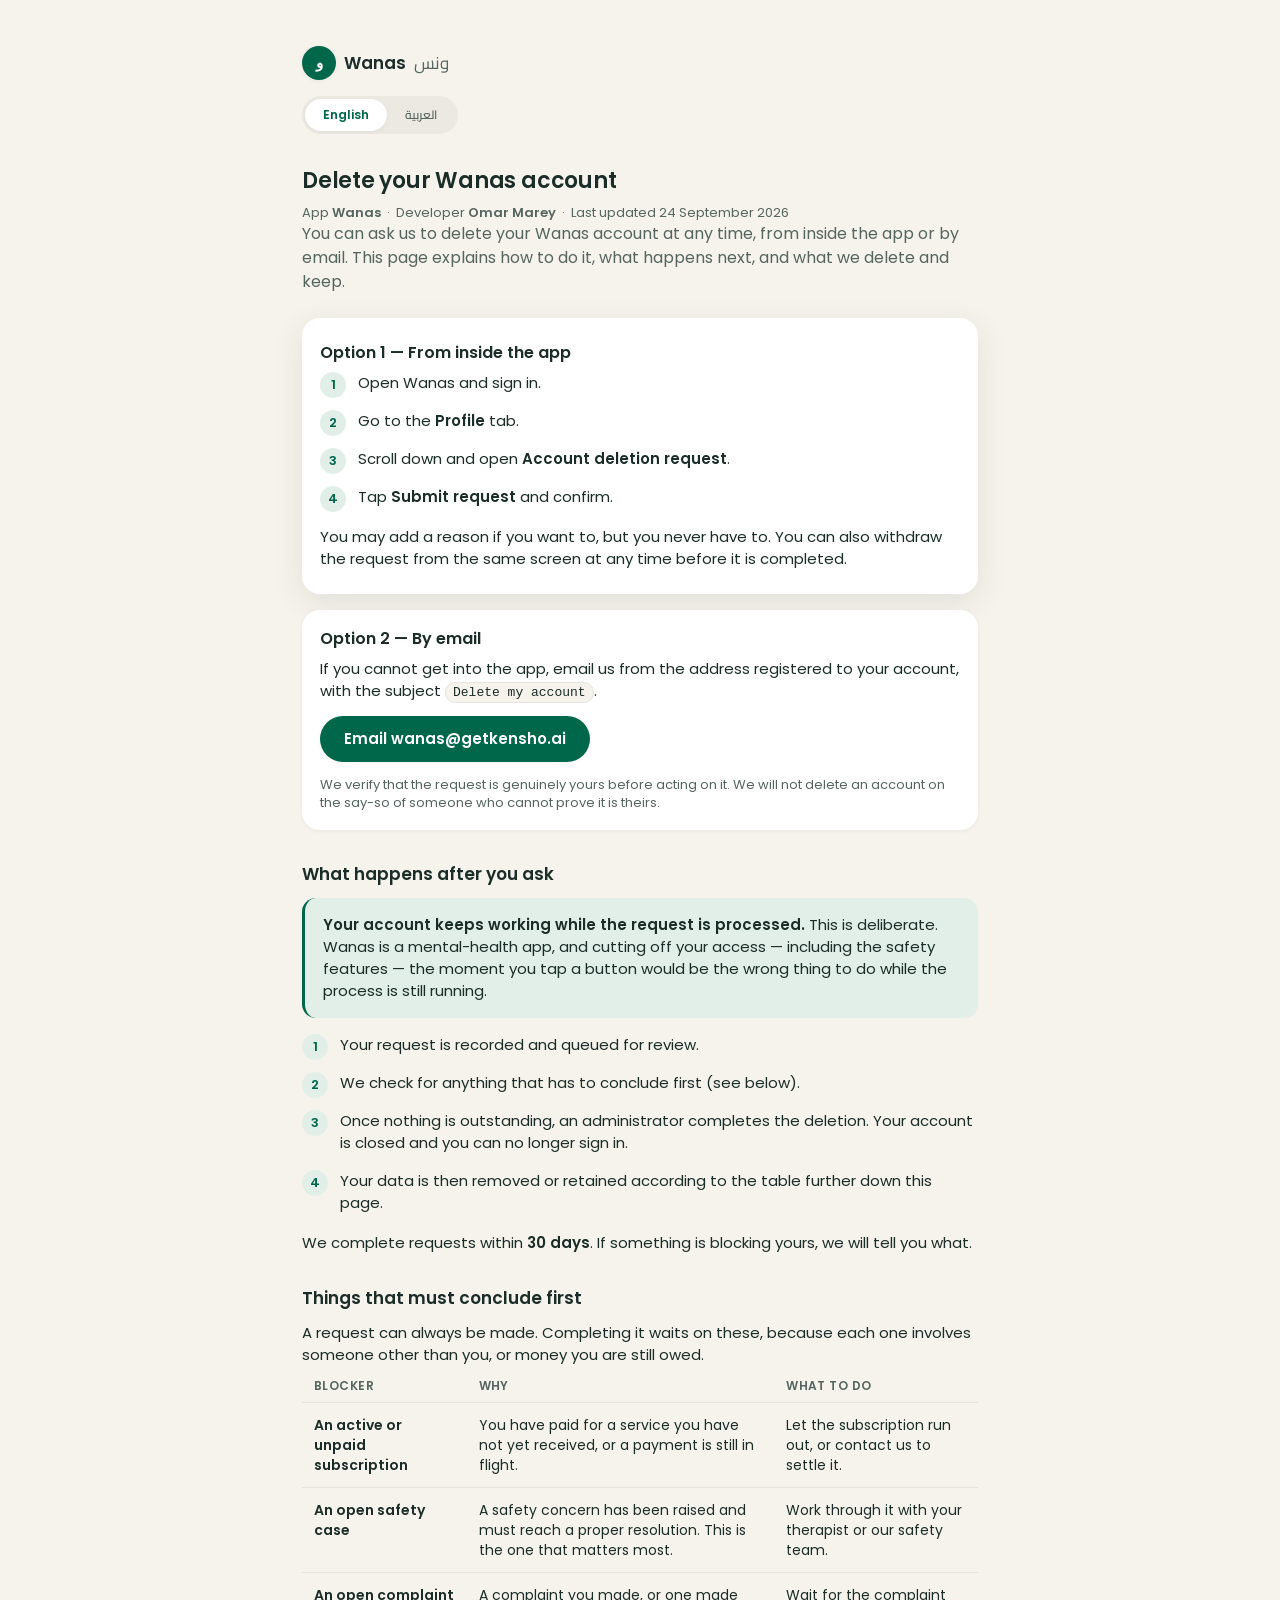
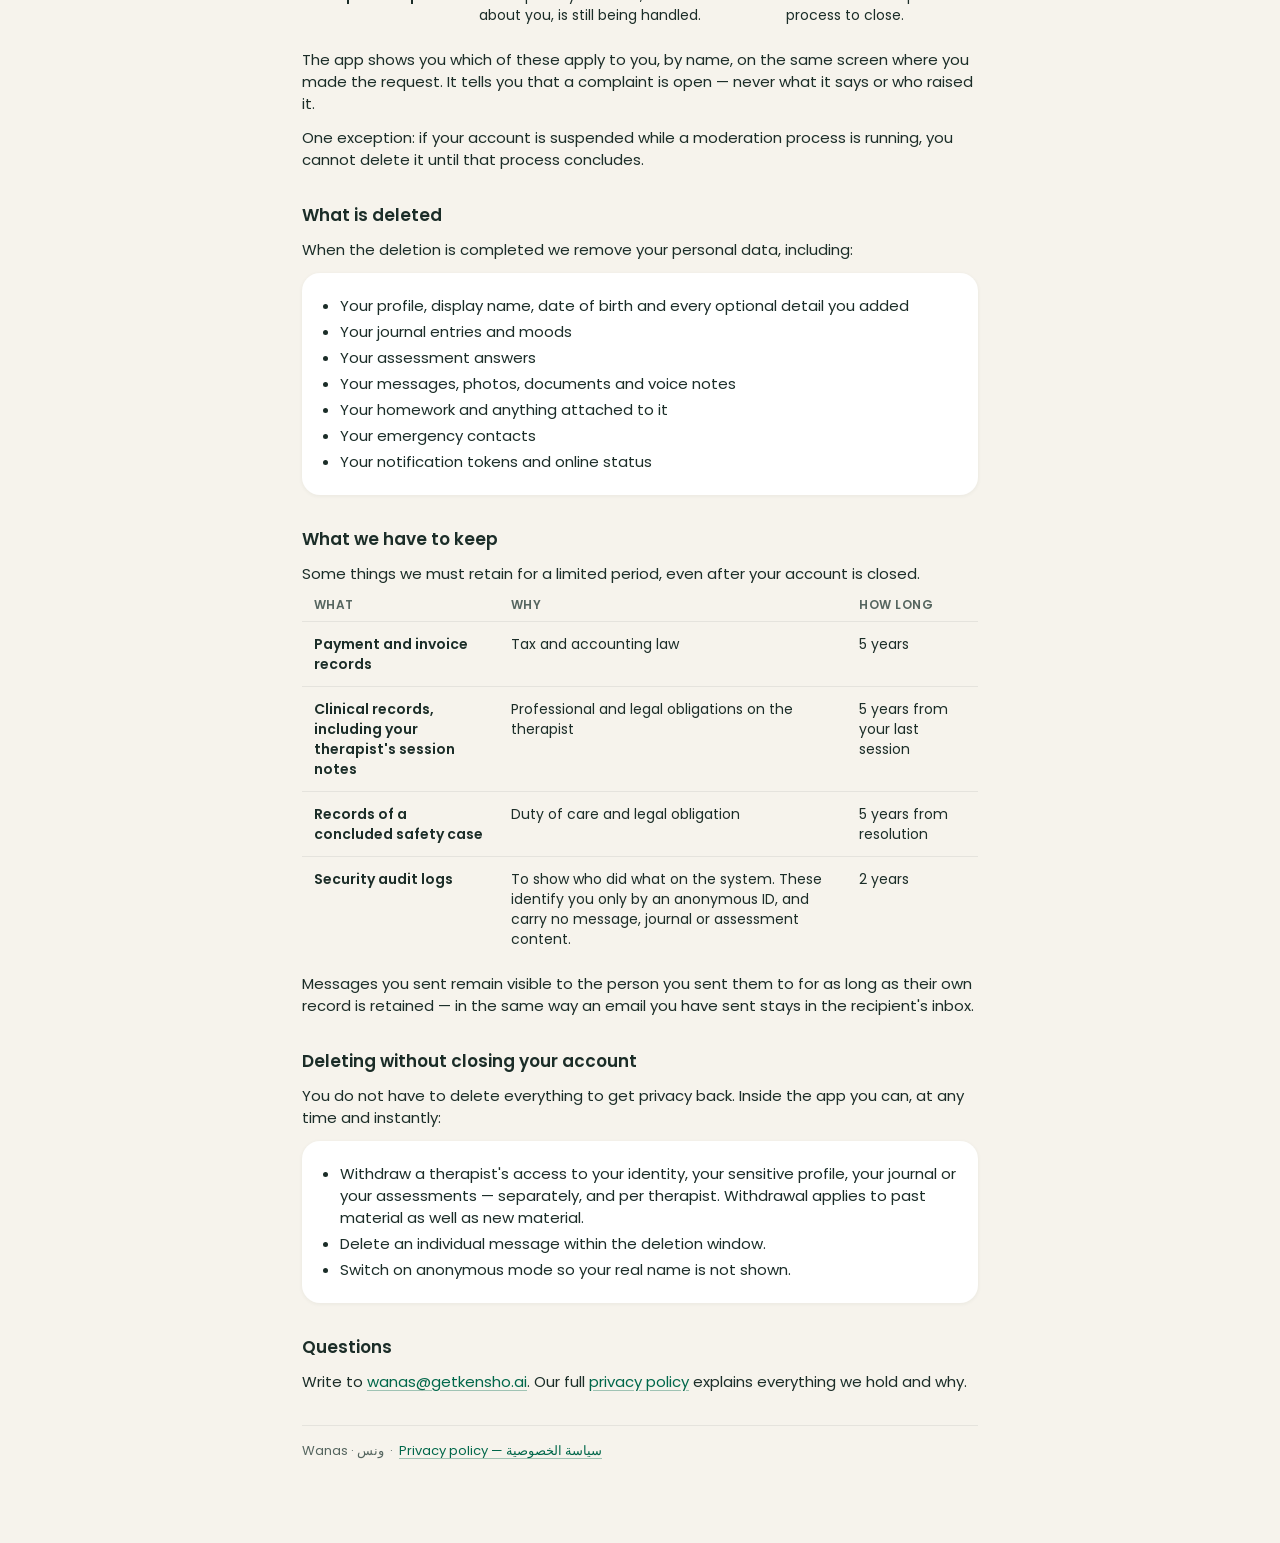
==== delete-account.html @ 8c35c781 "docs(legal): the privacy policy and account-deletion pages Google Play requires (MEM-017, SEC-008, S" ====
<!doctype html>
<html lang="en" dir="ltr">
<head>
<meta charset="utf-8">
<meta name="viewport" content="width=device-width, initial-scale=1">
<title>Wanas — Delete your account</title>
<meta name="description" content="How to request deletion of your Wanas account and what happens to your data afterwards.">
<meta name="theme-color" content="#F6F3EC">
<link rel="stylesheet" href="style.css">
</head>
<body>
<div class="wrap">

<header class="masthead">
  <div class="brand">
    <span class="mark" aria-hidden="true">و</span>
    Wanas <span class="sub">ونس</span>
  </div>
  <div class="segmented" role="group" aria-label="Language">
    <button id="btn-en" aria-pressed="true" onclick="setLang('en')">English</button>
    <button id="btn-ar" aria-pressed="false" onclick="setLang('ar')">العربية</button>
  </div>
</header>

<!-- ══════════════════════════ ENGLISH ══════════════════════════ -->
<div class="lang on" id="en">

<h1>Delete your Wanas account</h1>
<p class="meta">App <strong>Wanas</strong> &nbsp;·&nbsp; Developer <strong>Omar Marey</strong> &nbsp;·&nbsp; Last updated 24 September 2026</p>

<p class="lede">You can ask us to delete your Wanas account at any time, from inside the app or by email. This page explains how to do it, what happens next, and what we delete and keep.</p>

<div class="card hero">
  <h3>Option 1 — From inside the app</h3>
  <ol class="steps">
    <li>Open Wanas and sign in.</li>
    <li>Go to the <strong>Profile</strong> tab.</li>
    <li>Scroll down and open <strong>Account deletion request</strong>.</li>
    <li>Tap <strong>Submit request</strong> and confirm.</li>
  </ol>
  <p style="margin-top:18px">You may add a reason if you want to, but you never have to. You can also withdraw the request from the same screen at any time before it is completed.</p>
</div>

<div class="card">
  <h3>Option 2 — By email</h3>
  <p>If you cannot get into the app, email us from the address registered to your account, with the subject <code>Delete my account</code>.</p>
  <p><a class="btn" href="mailto:wanas@getkensho.ai?subject=Delete%20my%20account">Email wanas@getkensho.ai</a></p>
  <p class="meta" style="margin-top:14px">We verify that the request is genuinely yours before acting on it. We will not delete an account on the say-so of someone who cannot prove it is theirs.</p>
</div>

<h2>What happens after you ask</h2>

<div class="callout good">
  <p><strong>Your account keeps working while the request is processed.</strong> This is deliberate. Wanas is a mental-health app, and cutting off your access — including the safety features — the moment you tap a button would be the wrong thing to do while the process is still running.</p>
</div>

<ol class="steps">
  <li>Your request is recorded and queued for review.</li>
  <li>We check for anything that has to conclude first (see below).</li>
  <li>Once nothing is outstanding, an administrator completes the deletion. Your account is closed and you can no longer sign in.</li>
  <li>Your data is then removed or retained according to the table further down this page.</li>
</ol>

<p style="margin-top:18px">We complete requests within <strong>30 days</strong>. If something is blocking yours, we will tell you what.</p>

<h2>Things that must conclude first</h2>
<p>A request can always be made. Completing it waits on these, because each one involves someone other than you, or money you are still owed.</p>
<table>
  <thead><tr><th>Blocker</th><th>Why</th><th>What to do</th></tr></thead>
  <tbody>
    <tr>
      <td>An active or unpaid subscription</td>
      <td>You have paid for a service you have not yet received, or a payment is still in flight.</td>
      <td>Let the subscription run out, or contact us to settle it.</td>
    </tr>
    <tr>
      <td>An open safety case</td>
      <td>A safety concern has been raised and must reach a proper resolution. This is the one that matters most.</td>
      <td>Work through it with your therapist or our safety team.</td>
    </tr>
    <tr>
      <td>An open complaint</td>
      <td>A complaint you made, or one made about you, is still being handled.</td>
      <td>Wait for the complaint process to close.</td>
    </tr>
  </tbody>
</table>
<p>The app shows you which of these apply to you, by name, on the same screen where you made the request. It tells you that a complaint is open — never what it says or who raised it.</p>
<p>One exception: if your account is suspended while a moderation process is running, you cannot delete it until that process concludes.</p>

<h2>What is deleted</h2>
<p>When the deletion is completed we remove your personal data, including:</p>
<div class="card">
  <ul>
    <li>Your profile, display name, date of birth and every optional detail you added</li>
    <li>Your journal entries and moods</li>
    <li>Your assessment answers</li>
    <li>Your messages, photos, documents and voice notes</li>
    <li>Your homework and anything attached to it</li>
    <li>Your emergency contacts</li>
    <li>Your notification tokens and online status</li>
  </ul>
</div>

<h2>What we have to keep</h2>
<p>Some things we must retain for a limited period, even after your account is closed.</p>
<table>
  <thead><tr><th>What</th><th>Why</th><th>How long</th></tr></thead>
  <tbody>
    <tr><td>Payment and invoice records</td><td>Tax and accounting law</td><td>5 years</td></tr>
    <tr><td>Clinical records, including your therapist's session notes</td><td>Professional and legal obligations on the therapist</td><td>5 years from your last session</td></tr>
    <tr><td>Records of a concluded safety case</td><td>Duty of care and legal obligation</td><td>5 years from resolution</td></tr>
    <tr><td>Security audit logs</td><td>To show who did what on the system. These identify you only by an anonymous ID, and carry no message, journal or assessment content.</td><td>2 years</td></tr>
  </tbody>
</table>

<p>Messages you sent remain visible to the person you sent them to for as long as their own record is retained — in the same way an email you have sent stays in the recipient's inbox.</p>

<h2>Deleting without closing your account</h2>
<p>You do not have to delete everything to get privacy back. Inside the app you can, at any time and instantly:</p>
<div class="card">
  <ul>
    <li>Withdraw a therapist's access to your identity, your sensitive profile, your journal or your assessments — separately, and per therapist. Withdrawal applies to past material as well as new material.</li>
    <li>Delete an individual message within the deletion window.</li>
    <li>Switch on anonymous mode so your real name is not shown.</li>
  </ul>
</div>

<h2>Questions</h2>
<p>Write to <a href="mailto:wanas@getkensho.ai">wanas@getkensho.ai</a>. Our full <a href="privacy-policy.html">privacy policy</a> explains everything we hold and why.</p>

</div>

<!-- ══════════════════════════ ARABIC ══════════════════════════ -->
<div class="lang" id="ar" dir="rtl" lang="ar">

<h1>حذف حسابك في ونس</h1>
<p class="meta">التطبيق <strong>ونس</strong> &nbsp;·&nbsp; المطوّر <strong>عمر مرعي</strong> &nbsp;·&nbsp; آخر تحديث ٢٤ سبتمبر ٢٠٢٦</p>

<p class="lede">يمكنك أن تطلب منا حذف حسابك في ونس في أي وقت، من داخل التطبيق أو عبر البريد الإلكتروني. توضح هذه الصفحة كيف تفعل ذلك، وماذا يحدث بعده، وما الذي نحذفه وما الذي نحتفظ به.</p>

<div class="card hero">
  <h3>الطريقة الأولى — من داخل التطبيق</h3>
  <ol class="steps">
    <li>افتح ونس وسجّل الدخول.</li>
    <li>انتقل إلى تبويب <strong>الملف الشخصي</strong>.</li>
    <li>انزل لأسفل وافتح <strong>طلب حذف الحساب</strong>.</li>
    <li>اضغط <strong>قدّم الطلب</strong> ثم أكّد.</li>
  </ol>
  <p style="margin-top:18px">يمكنك إضافة سبب إن أردت، لكنك لست مضطرًا أبدًا. ويمكنك كذلك سحب الطلب من الشاشة نفسها في أي وقت قبل اكتماله.</p>
</div>

<div class="card">
  <h3>الطريقة الثانية — عبر البريد الإلكتروني</h3>
  <p>إذا تعذّر عليك الدخول إلى التطبيق، راسلنا من البريد المسجّل في حسابك وليكن الموضوع <code>حذف حسابي</code>.</p>
  <p><a class="btn" href="mailto:wanas@getkensho.ai?subject=%D8%AD%D8%B0%D9%81%20%D8%AD%D8%B3%D8%A7%D8%A8%D9%8A">راسلنا على wanas@getkensho.ai</a></p>
  <p class="meta" style="margin-top:14px">ونتحقق من أن الطلب صادر منك فعلًا قبل تنفيذه. فلن نحذف حسابًا بناءً على كلام شخص لا يستطيع إثبات أنه صاحبه.</p>
</div>

<h2>ماذا يحدث بعد طلبك</h2>

<div class="callout good">
  <p><strong>يظل حسابك يعمل أثناء معالجة الطلب.</strong> وهذا مقصود. ونس تطبيق للصحة النفسية، وقطع وصولك — بما في ذلك خصائص السلامة — بمجرد ضغطك على زر سيكون تصرفًا خاطئًا والإجراء ما زال جاريًا.</p>
</div>

<ol class="steps">
  <li>يُسجَّل طلبك ويُدرَج للمراجعة.</li>
  <li>نتحقق مما يجب أن ينتهي أولًا (انظر أدناه).</li>
  <li>وحين لا يتبقى شيء معلّق، يُتِم أحد المشرفين الحذف. يُغلق حسابك ولن تستطيع تسجيل الدخول بعدها.</li>
  <li>ثم تُحذف بياناتك أو يُحتفظ بها وفق الجدول الوارد أسفل هذه الصفحة.</li>
</ol>

<p style="margin-top:18px">ونُتِم الطلبات خلال <strong>٣٠ يومًا</strong>. وإن كان هناك ما يعطّل طلبك، فسنخبرك به.</p>

<h2>ما يجب أن ينتهي أولًا</h2>
<p>يمكن تقديم الطلب دائمًا. أما إتمامه فينتظر هذه الأمور، لأن كلًّا منها يخص شخصًا آخر غيرك أو مالًا ما زال مستحقًا لك.</p>
<table>
  <thead><tr><th>المعطِّل</th><th>السبب</th><th>ما ينبغي فعله</th></tr></thead>
  <tbody>
    <tr>
      <td>اشتراك ساري أو غير مسدد</td>
      <td>دفعت مقابل خدمة لم تحصل عليها بعد، أو هناك عملية دفع ما زالت جارية.</td>
      <td>اترك الاشتراك ينتهي، أو تواصل معنا لتسويته.</td>
    </tr>
    <tr>
      <td>حالة سلامة مفتوحة</td>
      <td>أُثيرت مسألة تتعلق بالسلامة ويجب أن تصل إلى خاتمة سليمة. وهذا هو الأهم بينها.</td>
      <td>استكملها مع معالجك أو مع فريق السلامة لدينا.</td>
    </tr>
    <tr>
      <td>شكوى مفتوحة</td>
      <td>شكوى قدّمتها أنت أو قُدِّمت بشأنك وما زالت قيد المعالجة.</td>
      <td>انتظر إغلاق إجراء الشكوى.</td>
    </tr>
  </tbody>
</table>
<p>ويعرض لك التطبيق أيًّا من هذه ينطبق عليك، بالاسم، على الشاشة نفسها التي قدّمت منها الطلب. فيخبرك بأن هناك شكوى مفتوحة — لا بما ورد فيها ولا بمن قدّمها.</p>
<p>واستثناء واحد: إذا كان حسابك موقوفًا أثناء إجراء إشرافي، فلن تتمكن من حذفه حتى ينتهي ذلك الإجراء.</p>

<h2>ما يُحذف</h2>
<p>عند إتمام الحذف نزيل بياناتك الشخصية، ومنها:</p>
<div class="card">
  <ul>
    <li>ملفك الشخصي واسم العرض وتاريخ الميلاد وكل تفصيل اختياري أضفته</li>
    <li>تدوينات يومياتك وحالاتك المزاجية</li>
    <li>إجابات تقييماتك</li>
    <li>رسائلك وصورك ومستنداتك ورسائلك الصوتية</li>
    <li>واجباتك وما أُرفق بها</li>
    <li>جهات اتصال الطوارئ الخاصة بك</li>
    <li>رموز الإشعارات وحالة اتصالك</li>
  </ul>
</div>

<h2>ما يلزمنا الاحتفاظ به</h2>
<p>هناك أمور يلزمنا الاحتفاظ بها مدةً محددة، حتى بعد إغلاق حسابك.</p>
<table>
  <thead><tr><th>ما هو</th><th>السبب</th><th>المدة</th></tr></thead>
  <tbody>
    <tr><td>سجلات الدفع والفواتير</td><td>القانون الضريبي والمحاسبي</td><td>٥ سنوات</td></tr>
    <tr><td>السجلات الإكلينيكية، ومنها ملاحظات جلسات معالجك</td><td>التزامات مهنية وقانونية على المعالج</td><td>٥ سنوات من آخر جلسة</td></tr>
    <tr><td>سجلات حالة سلامة منتهية</td><td>واجب الرعاية والتزام قانوني</td><td>٥ سنوات من إغلاقها</td></tr>
    <tr><td>سجلات التدقيق الأمنية</td><td>لبيان من فعل ماذا في النظام. وهي لا تعرّفك إلا بمعرّف مجهول، ولا تحتوي على نص رسائل أو يوميات أو تقييمات.</td><td>سنتان</td></tr>
  </tbody>
</table>

<p>وتبقى الرسائل التي أرسلتها ظاهرة لمن أرسلتها إليه ما دام سجله هو محفوظًا، تمامًا كرسالة بريد أرسلتها فبقيت في بريد المستلم.</p>

<h2>الحذف دون إغلاق الحساب</h2>
<p>لست مضطرًا لحذف كل شيء لتستعيد خصوصيتك. فداخل التطبيق يمكنك، في أي وقت وفورًا:</p>
<div class="card">
  <ul>
    <li>سحب وصول معالج إلى هويتك أو ملفك الحساس أو يومياتك أو تقييماتك — كلٌّ على حدة، ولكل معالج بمفرده. والسحب يسري على ما مضى كما على الجديد.</li>
    <li>حذف رسالة بعينها خلال مهلة الحذف.</li>
    <li>تفعيل الوضع المجهول فلا يظهر اسمك الحقيقي.</li>
  </ul>
</div>

<h2>استفسارات</h2>
<p>راسلنا على <a href="mailto:wanas@getkensho.ai">wanas@getkensho.ai</a>. وتشرح <a href="privacy-policy.html">سياسة الخصوصية</a> الكاملة كل ما نحتفظ به وسببه.</p>

</div>

<footer>
  <p>Wanas · ونس &nbsp;·&nbsp; <a href="privacy-policy.html">Privacy policy — سياسة الخصوصية</a></p>
</footer>

</div>

<script>
function setLang(code) {
  document.querySelectorAll('.lang').forEach(function (el) {
    el.classList.toggle('on', el.id === code);
  });
  document.getElementById('btn-en').setAttribute('aria-pressed', String(code === 'en'));
  document.getElementById('btn-ar').setAttribute('aria-pressed', String(code === 'ar'));
  document.documentElement.lang = code;
  document.documentElement.dir = code === 'ar' ? 'rtl' : 'ltr';
  try { localStorage.setItem('wanas-legal-lang', code); } catch (e) { /* private mode */ }
}
try {
  var saved = localStorage.getItem('wanas-legal-lang');
  if (saved === 'ar' || saved === 'en') setLang(saved);
  else if ((navigator.language || '').slice(0, 2) === 'ar') setLang('ar');
} catch (e) { /* private mode */ }
</script>

</body>
</html>
---- style.css ----
/* ============================================================================
   Wanas legal pages — the app's design system, on the web.

   Ported from src/theme/tokens.ts and src/theme/typography.ts rather than
   re-invented, so a member who taps through from the app lands somewhere that
   looks like the app: cream screen, white cards, emerald accent, Cairo for
   Arabic and Poppins for Latin, the same 18px card radius and 22px screen
   padding, the same three elevations.

   Light only, because the app is. There is no dark theme to match.
   ========================================================================= */

@import url('https://fonts.googleapis.com/css2?family=Cairo:wght@400;500;600;700&family=Poppins:wght@400;500;600&display=swap');

:root {
  /* colours — tokens.ts */
  --emerald: #00674A;
  --emerald-soft: #E2EFE9;
  --ocean: #08567D;
  --ocean-soft: #E4EDF3;
  --coral: #E9826B;
  --coral-deep: #C75B45;
  --coral-soft: #FBEAE4;
  --cream: #F6F3EC;
  --card: #FFFFFF;
  --ink: #1B2D28;
  --slate: #55655F;          /* secondary text — the AA-corrected `muted` */
  --alert: #B04A33;          /* emergency / destructive */
  --live: #2FA968;
  --line: rgba(27, 45, 40, 0.08);

  /* spacing — tokens.ts */
  --sp-xs: 4px;
  --sp-sm: 8px;
  --sp-md: 12px;
  --sp-lg: 16px;
  --sp-xl: 24px;
  --sp-xxl: 32px;
  --sp-card: 18px;
  --sp-screen: 22px;

  /* radii — tokens.ts */
  --r-sm: 10px;
  --r-md: 14px;
  --r-lg: 18px;
  --r-xl: 24px;
  --r-pill: 999px;

  /* elevation — shadows.raised / .soft */
  --e-raised: 0 1px 4px rgba(27, 45, 40, 0.06);
  --e-soft: 0 8px 30px rgba(27, 45, 40, 0.10);

  --font-latin: 'Poppins', -apple-system, BlinkMacSystemFont, 'Segoe UI', Roboto, sans-serif;
  --font-arabic: 'Cairo', 'Segoe UI', Tahoma, sans-serif;
}

* { box-sizing: border-box; }

html { -webkit-text-size-adjust: 100%; }

body {
  margin: 0;
  background: var(--cream);
  color: var(--ink);
  font-family: var(--font-latin);
  /* typeScale.body — 15/22 */
  font-size: 15px;
  line-height: 22px;
  font-weight: 400;
}

[dir='rtl'] body,
body[dir='rtl'],
.lang[dir='rtl'] { font-family: var(--font-arabic); }

.wrap {
  max-width: 720px;
  margin: 0 auto;
  padding: var(--sp-screen) var(--sp-screen) 72px;
}

/* ── masthead ─────────────────────────────────────────────────────────── */

.masthead {
  padding: var(--sp-xl) 0 var(--sp-lg);
}

.brand {
  display: flex;
  align-items: center;
  gap: var(--sp-sm);
  /* typeScale.sectionTitle */
  font-size: 17px;
  line-height: 24px;
  font-weight: 600;
  color: var(--ink);
}

.brand .mark {
  width: 34px;
  height: 34px;
  border-radius: var(--r-pill);
  background: var(--emerald);
  color: #fff;
  display: grid;
  place-items: center;
  font-size: 15px;
  font-weight: 600;
  flex: none;
  box-shadow: var(--e-raised);
}

.brand .sub {
  font-weight: 400;
  color: var(--slate);
  font-family: var(--font-arabic);
}

/* segmented control — mirrors the app's Segmented */
.segmented {
  display: inline-flex;
  background: rgba(27, 45, 40, 0.05);
  border-radius: var(--r-pill);
  padding: 3px;
  margin-top: var(--sp-lg);
}

.segmented button {
  font-family: inherit;
  /* typeScale.micro */
  font-size: 12px;
  line-height: 16px;
  font-weight: 600;
  padding: 8px 18px;
  border: 0;
  border-radius: var(--r-pill);
  background: transparent;
  color: var(--slate);
  cursor: pointer;
  transition: background 0.15s ease, color 0.15s ease;
}

.segmented button[aria-pressed='true'] {
  background: var(--card);
  color: var(--emerald);
  box-shadow: var(--e-raised);
}

.segmented button:last-child { font-family: var(--font-arabic); }

/* ── type ─────────────────────────────────────────────────────────────── */

h1 {
  /* typeScale.screenTitle — 22/30 bold */
  font-size: 22px;
  line-height: 30px;
  font-weight: 600;
  margin: var(--sp-lg) 0 var(--sp-sm);
  letter-spacing: -0.01em;
}

[dir='rtl'] h1 { font-weight: 700; }

h2 {
  /* typeScale.sectionTitle — 17/24 bold */
  font-size: 17px;
  line-height: 24px;
  font-weight: 600;
  margin: var(--sp-xxl) 0 var(--sp-md);
}

[dir='rtl'] h2 { font-weight: 700; }

h3 {
  /* typeScale.cardTitle — 16/22 */
  font-size: 16px;
  line-height: 22px;
  font-weight: 600;
  margin: var(--sp-xl) 0 var(--sp-sm);
}

p { margin: 0 0 var(--sp-md); }

.meta {
  /* typeScale.meta — 13/18 */
  font-size: 13px;
  line-height: 18px;
  color: var(--slate);
  margin: 0;
}

.lede {
  font-size: 16px;
  line-height: 24px;
  color: var(--slate);
  margin: 0 0 var(--sp-xl);
}

strong { font-weight: 600; }

a {
  color: var(--emerald);
  text-decoration-color: rgba(0, 103, 74, 0.35);
  text-underline-offset: 3px;
}

a:hover { text-decoration-color: var(--emerald); }

ol, ul {
  padding-inline-start: 20px;
  margin: 0 0 var(--sp-md);
}

li { margin: var(--sp-xs) 0; }

code {
  font-family: ui-monospace, SFMono-Regular, Menlo, monospace;
  font-size: 13px;
  background: var(--cream);
  border: 1px solid var(--line);
  border-radius: var(--r-sm);
  padding: 2px 7px;
}

/* ── card ─────────────────────────────────────────────────────────────── */

.card {
  background: var(--card);
  border-radius: var(--r-lg);
  padding: var(--sp-card);
  box-shadow: var(--e-raised);
  margin: 0 0 var(--sp-lg);
}

.card > :last-child { margin-bottom: 0; }
.card h2 { margin-top: 0; }
.card h3:first-child { margin-top: 0; }

.card.hero {
  box-shadow: var(--e-soft);
  padding: var(--sp-xl) var(--sp-card);
}

/* ── callouts ─────────────────────────────────────────────────────────── */

.callout {
  border-radius: var(--r-md);
  padding: var(--sp-lg) var(--sp-card);
  margin: 0 0 var(--sp-lg);
  border-inline-start: 3px solid var(--slate);
  background: var(--card);
}

.callout > :last-child { margin-bottom: 0; }

.callout.alert {
  background: var(--coral-soft);
  border-inline-start-color: var(--alert);
  color: var(--ink);
}

.callout.good {
  background: var(--emerald-soft);
  border-inline-start-color: var(--emerald);
}

.callout.info {
  background: var(--ocean-soft);
  border-inline-start-color: var(--ocean);
}

/* ── rows (the app's ValueRow, as a table) ────────────────────────────── */

table {
  width: 100%;
  border-collapse: collapse;
  margin: 0 0 var(--sp-md);
  font-size: 14px;
  line-height: 20px;
}

thead th {
  /* typeScale.micro — field labels */
  font-size: 12px;
  line-height: 16px;
  font-weight: 600;
  text-transform: uppercase;
  letter-spacing: 0.04em;
  color: var(--slate);
  text-align: start;
  padding: 0 var(--sp-md) var(--sp-sm);
  border-bottom: 1px solid var(--line);
}

tbody td {
  padding: var(--sp-md);
  text-align: start;
  vertical-align: top;
  border-bottom: 1px solid var(--line);
}

tbody tr:last-child td { border-bottom: 0; }

tbody td:first-child { font-weight: 600; }

/* ── chips ────────────────────────────────────────────────────────────── */

.chip {
  display: inline-block;
  font-size: 12px;
  line-height: 16px;
  font-weight: 600;
  padding: 5px 12px;
  border-radius: var(--r-pill);
  background: var(--emerald-soft);
  color: var(--emerald);
}

.chip.warn { background: var(--coral-soft); color: var(--alert); }
.chip.neutral { background: rgba(27, 45, 40, 0.05); color: var(--slate); }

/* ── steps ────────────────────────────────────────────────────────────── */

.steps {
  list-style: none;
  padding: 0;
  margin: 0;
  counter-reset: step;
}

.steps li {
  position: relative;
  padding-inline-start: 38px;
  margin: 0 0 var(--sp-lg);
  counter-increment: step;
}

.steps li:last-child { margin-bottom: 0; }

.steps li::before {
  content: counter(step);
  position: absolute;
  inset-inline-start: 0;
  top: 0;
  width: 26px;
  height: 26px;
  border-radius: var(--r-pill);
  background: var(--emerald-soft);
  color: var(--emerald);
  font-size: 13px;
  font-weight: 600;
  display: grid;
  place-items: center;
}

/* ── button ───────────────────────────────────────────────────────────── */

.btn {
  display: inline-block;
  /* typeScale.action — 15/20 bold */
  font-size: 15px;
  line-height: 20px;
  font-weight: 600;
  padding: 13px 24px;
  border-radius: var(--r-pill);
  background: var(--emerald);
  color: #fff;
  text-decoration: none;
  box-shadow: var(--e-raised);
}

.btn:hover { background: #00543C; }

/* ── footer ───────────────────────────────────────────────────────────── */

footer {
  margin-top: var(--sp-xxl);
  padding-top: var(--sp-lg);
  border-top: 1px solid var(--line);
  color: var(--slate);
  font-size: 13px;
  line-height: 18px;
}

/* ── language panes ───────────────────────────────────────────────────── */

.lang { display: none; }
.lang.on { display: block; }

/* Cairo sits smaller on the line than Poppins at the same size. */
.lang[dir='rtl'] { font-size: 16px; line-height: 26px; }
.lang[dir='rtl'] .meta { font-size: 14px; line-height: 20px; }
.lang[dir='rtl'] table { font-size: 15px; line-height: 24px; }

@media (max-width: 560px) {
  :root { --sp-screen: 16px; }
  h1 { font-size: 21px; line-height: 29px; }
  table { font-size: 13px; line-height: 19px; }
  thead th, tbody td { padding-inline: var(--sp-sm); }
}

@media print {
  body { background: #fff; }
  .segmented, footer { display: none; }
  .card, .callout { box-shadow: none; border: 1px solid var(--line); }
  .lang { display: block !important; }
}
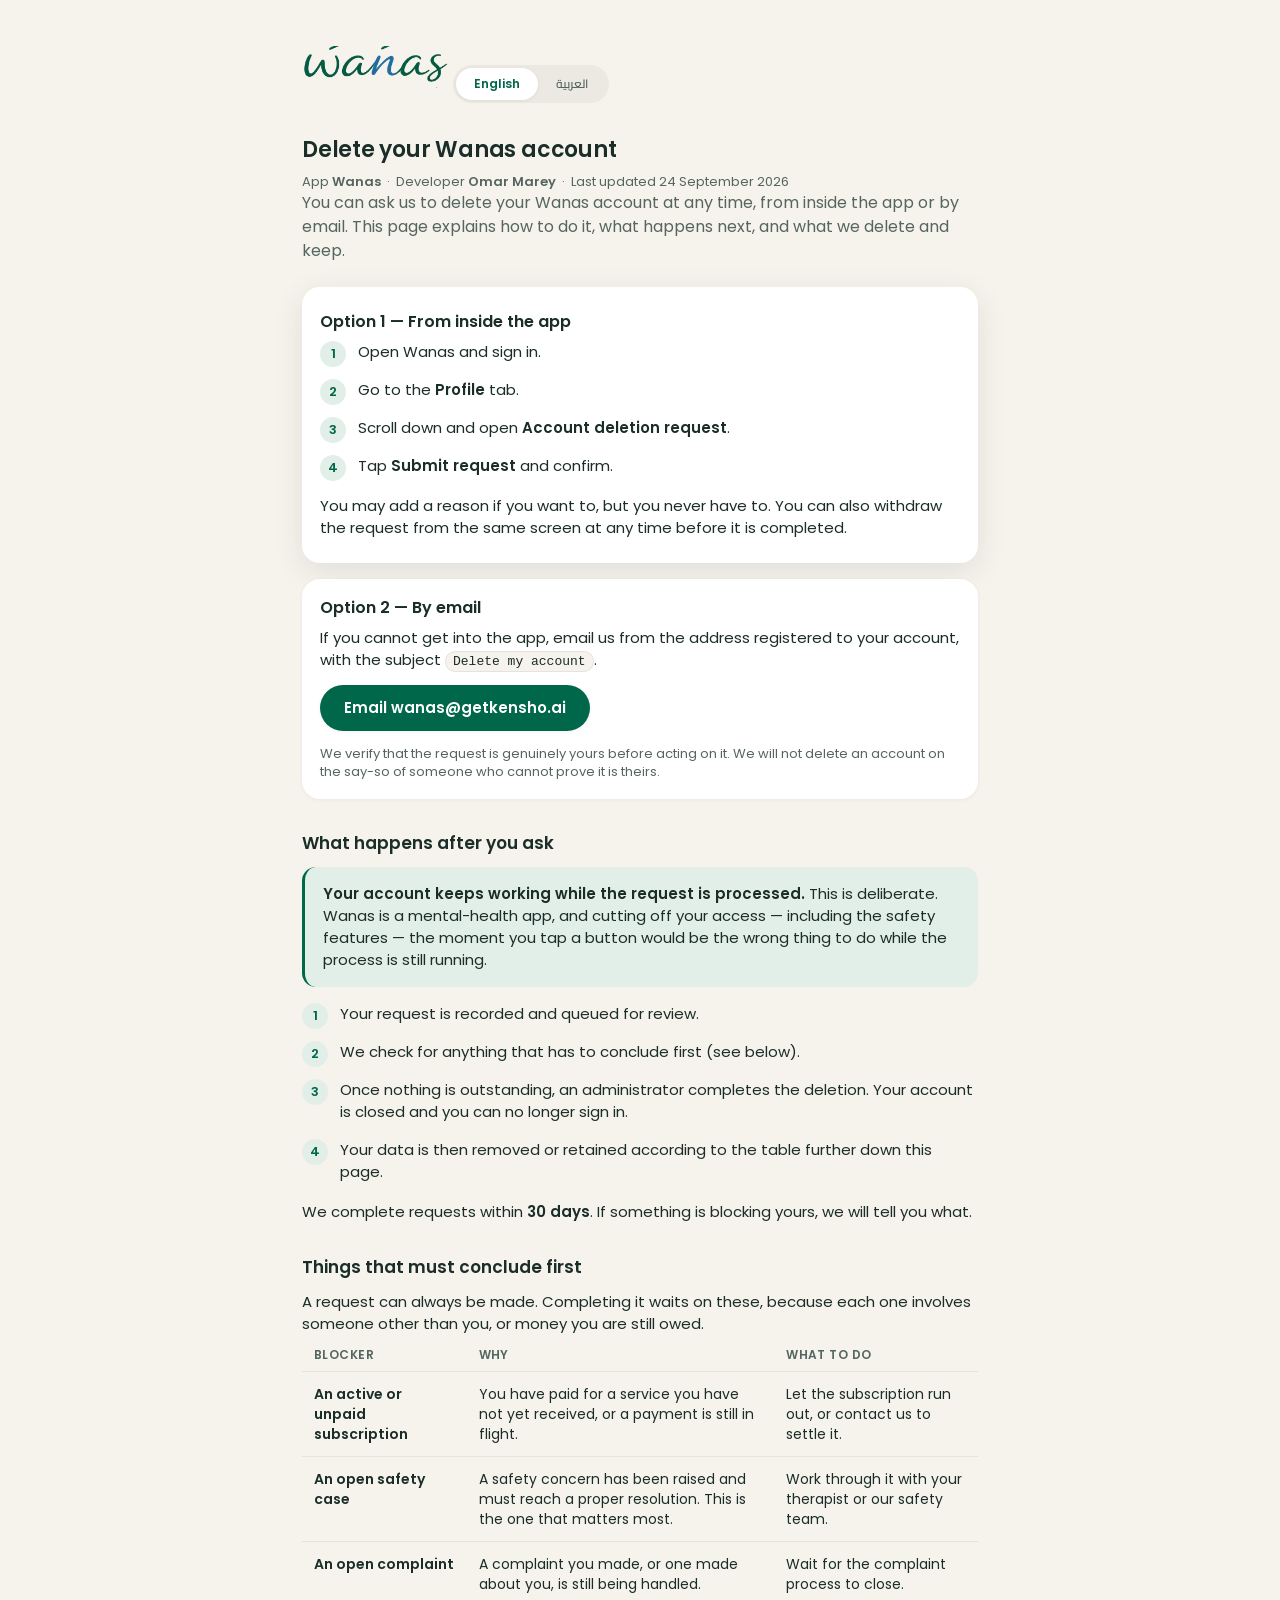
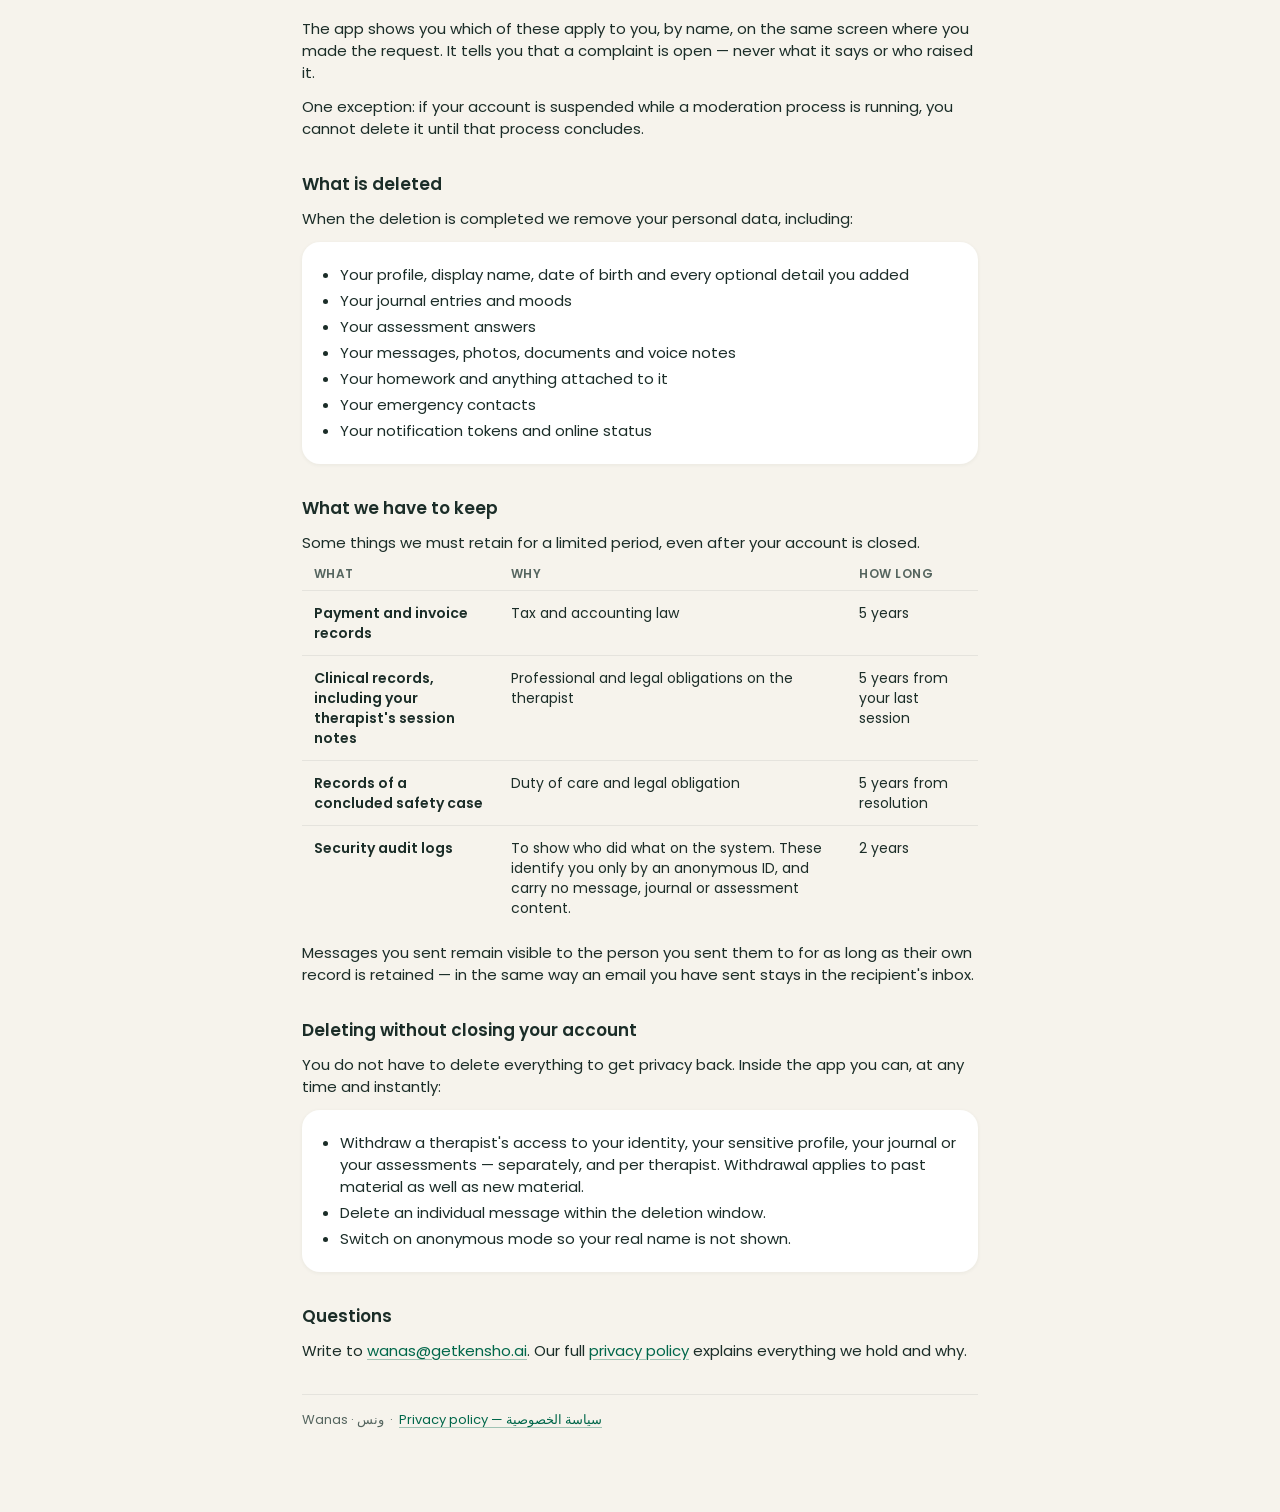
==== commit c2192e26: "docs(legal): the real wordmark replaces the placeholder brand lockup The circle-and-initial was a st" ====
--- a/delete-account.html
+++ b/delete-account.html
@@ -12,10 +12,9 @@
 <div class="wrap">
 
 <header class="masthead">
-  <div class="brand">
-    <span class="mark" aria-hidden="true">و</span>
-    Wanas <span class="sub">ونس</span>
-  </div>
+  <a class="brand" href="index.html">
+    <img src="wanas-logo.png" alt="Wanas" width="520" height="149">
+  </a>
   <div class="segmented" role="group" aria-label="Language">
     <button id="btn-en" aria-pressed="true" onclick="setLang('en')">English</button>
     <button id="btn-ar" aria-pressed="false" onclick="setLang('ar')">العربية</button>
--- a/style.css
+++ b/style.css
@@ -85,35 +85,23 @@
   padding: var(--sp-xl) 0 var(--sp-lg);
 }
 
+/* The wordmark carries the name, so no text sits beside it. Height is fixed
+   and width follows the 520:149 aspect, so the logo never reflows the header. */
 .brand {
-  display: flex;
-  align-items: center;
-  gap: var(--sp-sm);
-  /* typeScale.sectionTitle */
-  font-size: 17px;
-  line-height: 24px;
-  font-weight: 600;
-  color: var(--ink);
-}
-
-.brand .mark {
-  width: 34px;
-  height: 34px;
-  border-radius: var(--r-pill);
-  background: var(--emerald);
-  color: #fff;
-  display: grid;
-  place-items: center;
-  font-size: 15px;
-  font-weight: 600;
-  flex: none;
-  box-shadow: var(--e-raised);
-}
-
-.brand .sub {
-  font-weight: 400;
-  color: var(--slate);
-  font-family: var(--font-arabic);
+  display: inline-block;
+  line-height: 0;
+}
+
+.brand img {
+  height: 42px;
+  width: auto;
+  display: block;
+}
+
+/* The mark is directional-neutral, but the header should still start from the
+   reading edge in both directions — the flow handles that on its own. */
+@media (max-width: 560px) {
+  .brand img { height: 36px; }
 }
 
 /* segmented control — mirrors the app's Segmented */
